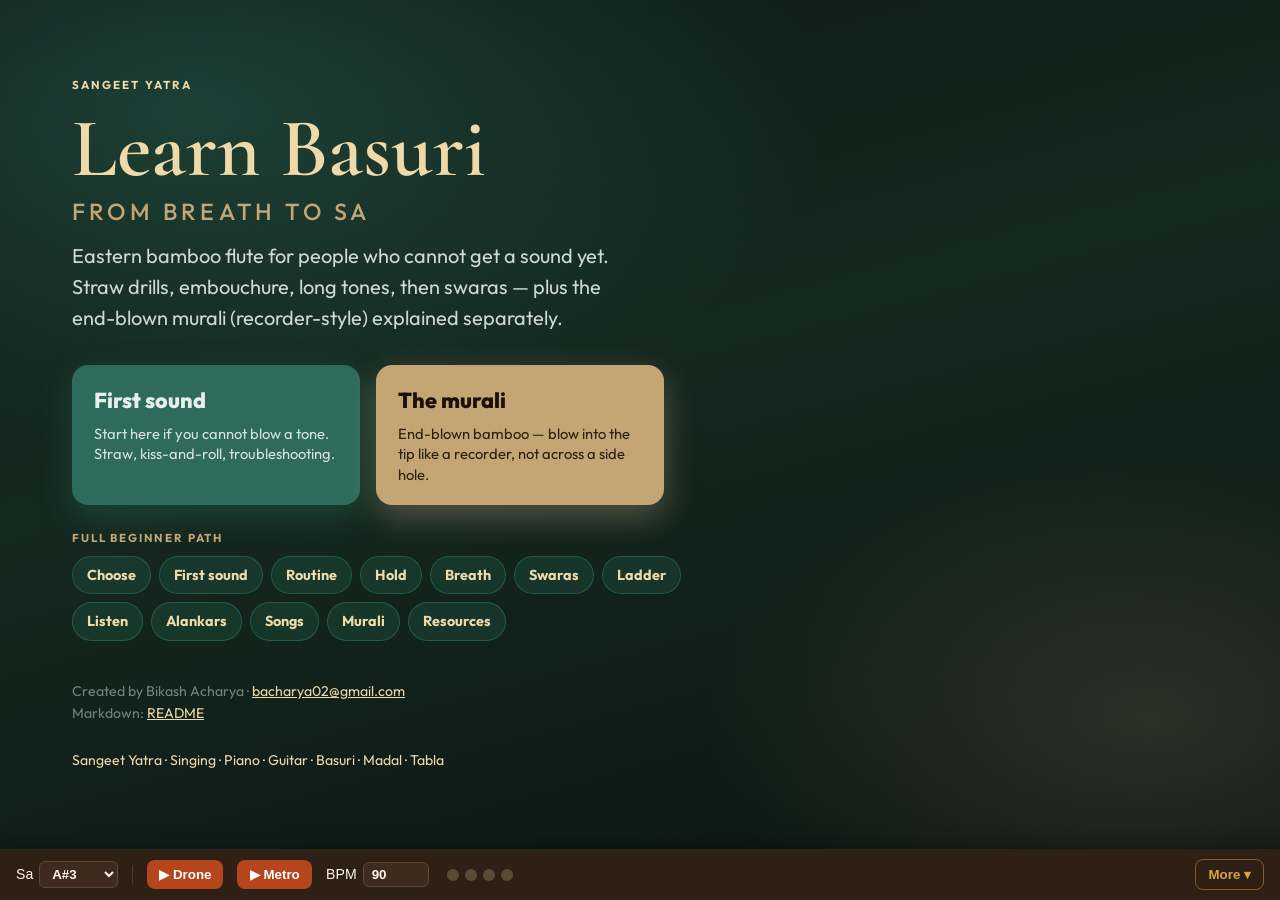
==== index.html @ d7dfb29a "Add practice ladder, mic tuner, songs, and bansuri sample playback. Teach one-finger Sa-to-Pa path, " ====
<!DOCTYPE html>
<html lang="en" class="theme-journey">
<head>
<script async src="https://www.googletagmanager.com/gtag/js?id=G-5VSQ0M94L2"></script>
<script>
  window.dataLayer = window.dataLayer || [];
  function gtag(){dataLayer.push(arguments);}
  gtag('js', new Date());
  gtag('config', 'G-5VSQ0M94L2');
</script>
<meta charset="UTF-8" />
<meta name="viewport" content="width=device-width, initial-scale=1.0" />
<link rel="stylesheet" href="css/sangeet-theme.css" />
<script src="js/sangeet-paths.js"></script>
<title>Learn Basuri — Bamboo flute for beginners</title>
<style>
  .hero {
    min-height: 100vh; min-height: 100dvh;
    display: flex; flex-direction: column; justify-content: center;
    padding: clamp(28px, 6vw, 72px);
  }
  .brand {
    font-family: var(--font-display);
    font-size: clamp(2.8rem, 10vw, 5.2rem);
    font-weight: 600; line-height: 0.95; margin: 0 0 0.2em;
    color: var(--glow);
  }
  .brand small {
    display: block; font-family: var(--font-sans); font-size: 0.28em;
    letter-spacing: 0.18em; text-transform: uppercase; color: var(--sand);
    margin-top: 0.55em; font-weight: 500;
  }
  .tag {
    max-width: 34rem; font-size: clamp(1.05rem, 2.3vw, 1.25rem);
    line-height: 1.55; color: rgba(238, 246, 242, 0.85); margin: 0 0 2rem;
  }
  .paths { display: flex; flex-wrap: wrap; gap: 16px; }
  .path {
    display: flex; flex-direction: column; gap: 6px;
    min-width: 11rem; max-width: 18rem; flex: 1;
    padding: 1.2rem 1.4rem; text-decoration: none; border-radius: 16px;
    transition: transform 0.2s ease;
  }
  .path:hover { transform: translateY(-3px); }
  .path strong { font-size: 1.35rem; font-weight: 800; }
  .path span { font-size: 0.92rem; line-height: 1.4; opacity: 0.9; }
  .path.theory {
    background: var(--leaf); color: var(--mist);
    box-shadow: 0 12px 32px rgba(42, 122, 98, 0.35);
  }
  .path.story {
    background: var(--sand); color: #1a1208;
    box-shadow: 0 12px 32px rgba(240, 217, 168, 0.28);
  }
  .appendix { margin-top: 1.5rem; max-width: 42rem; }
  .appendix-label {
    display: block; font-size: 0.72rem; letter-spacing: 0.16em; text-transform: uppercase;
    color: var(--sand); font-weight: 700; margin: 0 0 0.6rem;
  }
  .tabs { display: flex; flex-wrap: wrap; gap: 8px; }
  .tab {
    text-decoration: none; font-size: 0.9rem; font-weight: 700; color: var(--mist);
    background: rgba(42, 122, 98, 0.22); border: 1px solid rgba(42, 122, 98, 0.55);
    border-radius: 999px; padding: 7px 14px;
  }
  .tab:hover { background: rgba(42, 122, 98, 0.42); }
  .foot {
    margin-top: 2.5rem; font-size: 0.88rem; color: rgba(238, 246, 242, 0.45); line-height: 1.55;
  }
  .foot a { color: var(--sand); }
  .sy-hub {
    display: inline-block; font-size: 0.72rem; font-weight: 700;
    letter-spacing: 0.18em; text-transform: uppercase; color: var(--sand);
    text-decoration: none; margin: 0 0 1rem;
  }
  .sy-hub:hover { color: var(--glow); }
  .sy-rooms-foot { margin-top: 0.75rem; font-size: 0.88rem; }
  .sy-rooms-foot a { color: var(--sand); text-decoration: none; }
  .sy-rooms-foot a:hover { color: var(--glow); }
  @media (max-width: 560px) {
    .paths { flex-direction: column; }
    .path { max-width: none; }
  }
</style>
<link rel="stylesheet" href="css/sangeet-practice-bar.css" />
</head>
<body>
  <main class="hero">
    <a class="sy-hub" href="/">Sangeet Yatra</a>
    <h1 class="brand">Learn Basuri<small>From breath to Sa</small></h1>
    <p class="tag">Eastern bamboo flute for people who cannot get a sound yet.
      Straw drills, embouchure, long tones, then swaras — plus the end-blown murali
      (recorder-style) explained separately.</p>
    <div class="paths">
      <a class="path theory" href="first-sound.html">
        <strong>First sound</strong>
        <span>Start here if you cannot blow a tone. Straw, kiss-and-roll, troubleshooting.</span>
      </a>
      <a class="path story" href="murali.html">
        <strong>The murali</strong>
        <span>End-blown bamboo — blow into the tip like a recorder, not across a side hole.</span>
      </a>
    </div>
    <nav class="appendix" aria-label="Basuri path map">
      <span class="appendix-label">Full beginner path</span>
      <div class="tabs">
        <a class="tab" href="choose.html">Choose</a>
        <a class="tab" href="first-sound.html">First sound</a>
        <a class="tab" href="routine.html">Routine</a>
        <a class="tab" href="hold.html">Hold</a>
        <a class="tab" href="breath.html">Breath</a>
        <a class="tab" href="swaras.html">Swaras</a>
        <a class="tab" href="ladder.html">Ladder</a>
        <a class="tab" href="listen.html">Listen</a>
        <a class="tab" href="alankars.html">Alankars</a>
        <a class="tab" href="songs.html">Songs</a>
        <a class="tab" href="murali.html">Murali</a>
        <a class="tab" href="resources.html">Resources</a>
      </div>
    </nav>
    <p class="foot">
      Created by Bikash Acharya ·
      <a href="mailto:bacharya02@gmail.com">bacharya02@gmail.com</a><br />
      Markdown: <a href="README.md">README</a>
    </p>
    <p class="sy-rooms-foot">
      <a href="/">Sangeet Yatra</a>
      · <a href="/singing/">Singing</a>
      · <a href="/piano/">Piano</a>
      · <a href="/guitar/">Guitar</a>
      · <a href="/basuri/">Basuri</a>
      · <a href="/madal/">Madal</a>
      · <a href="/tabla/">Tabla</a>
    </p>
  </main>
<script src="js/sangeet-practice-bar.js"></script>
<script>
SangeetPracticeBar.init({
  useTablaFallbackClicks: true,
  persistSaKey: 'basuri-sa-midi',
  toolbarLabel: 'Basuri practice controls'
});
</script>
</body>
</html>
---- css/sangeet-theme.css ----
/*
 * CANONICAL: shared/css/sangeet-theme.css
 * Sync into each room (and hub) with: powershell -File shared/sync-to-rooms.ps1
 * Audio Engines Owner — one product look across Sangeet Yatra.
 *
 * Default = practice parchment (singing / madal / tabla / piano interiors).
 * Add class "theme-journey" on <html> or <body> for hub / room landing pages.
 */

@import url("https://fonts.googleapis.com/css2?family=Cormorant+Garamond:ital,wght@0,500;0,600;0,700;1,500&family=Outfit:wght@400;500;600;700;800&display=swap");

:root {
  /* Parchment */
  --bg: #fdf6e9;
  --panel: #fffaf0;
  --ink: #3d2b1f;
  --muted: #7a6a58;
  --terra: #b5451d;
  --terra-soft: #c8663a;
  --ochre: #d9a441;
  --green: #5c7a4a;
  --blue: #3a6ea5;
  --line: #e7d8bf;
  --shadow: 0 6px 24px rgba(90, 60, 30, 0.10);
  --radius: 14px;

  /* Aliases so older piano CSS (--accent / --warm) maps onto parchment */
  --accent: #b5451d;
  --accent-soft: #c8663a;
  --warm: #d9a441;

  /* Journey tokens (also available on parchment pages if needed) */
  --mist: #e8f0ec;
  --sand: #c4a574;
  --leaf: #2f6b5a;
  --leaf-deep: #1e463b;
  --glow: #f0d9a8;

  /* Occasional accents (piano quest CTA, etc.) */
  --sun: #f0b429;
  --sky: #3d8fd1;

  --font-sans: "Outfit", system-ui, -apple-system, "Segoe UI", sans-serif;
  --font-display: "Cormorant Garamond", Georgia, serif;
}

*, *::before, *::after { box-sizing: border-box; }

html { scroll-behavior: smooth; }

body {
  margin: 0;
  font-family: var(--font-sans);
  color: var(--ink);
  background: var(--bg);
  line-height: 1.65;
}

a { color: var(--terra); }
a:hover { color: var(--terra-soft); }

h1, .brand-display {
  font-family: var(--font-display);
  font-weight: 600;
}

/* —— Journey / landing (hub + room homes) —— */
html.theme-journey,
html.theme-journey body,
body.theme-journey {
  --ink: #1a2e28;
  --mist: #e8f0ec;
  --sand: #c4a574;
  --leaf: #2f6b5a;
  --leaf-deep: #1e463b;
  --glow: #f0d9a8;
  --line: rgba(232, 240, 236, 0.12);
  color: var(--mist);
  background:
    radial-gradient(ellipse 90% 70% at 15% 12%, rgba(47, 107, 90, 0.45), transparent 55%),
    radial-gradient(ellipse 70% 60% at 90% 80%, rgba(196, 165, 116, 0.16), transparent 50%),
    linear-gradient(165deg, #0c1814 0%, #152820 42%, #0a1411 100%);
  min-height: 100vh;
  line-height: 1.55;
}

html.theme-journey a,
body.theme-journey a {
  color: var(--glow);
}
html.theme-journey a:hover,
body.theme-journey a:hover {
  color: var(--sand);
}
---- css/sangeet-practice-bar.css ----
/* Shared Sangeet Yatra practice bar (drone / metro / Sa).
   Canonical: shared/css/sangeet-practice-bar.css — sync into each room. */

#controls {
  position: fixed; left: 0; right: 0; bottom: 0; z-index: 50;
  display: flex;
  flex-direction: column;
  gap: 0;
  padding: 10px 16px calc(10px + env(safe-area-inset-bottom, 0px));
  background: #2f2015;
  color: #fdf6e9;
  box-shadow: 0 -4px 18px rgba(0, 0, 0, .28);
  font-size: .88rem;
  font-family: -apple-system, "Segoe UI", Roboto, Helvetica, Arial, sans-serif;
}
#controls .ctrl-strip {
  display: flex;
  flex-wrap: wrap;
  align-items: center;
  gap: 8px 14px;
  min-width: 0;
}
#controls .ctrl-strip .ctrl-gap {
  width: 1px; height: 1.4em; background: #5a4a34; flex: 0 0 auto;
  opacity: .7;
}
#controls .ctrl-more {
  display: none;
  padding: 0 0 10px;
  margin: 0 0 8px;
  border-bottom: 1px solid #5a4a34;
}
#controls.more-open .ctrl-more { display: block; }
#controls .ctrl-more-inner {
  display: grid;
  grid-template-columns: repeat(var(--ctrl-more-cols, 3), minmax(0, 1fr));
  gap: 12px 20px;
}
#controls[data-clusters="2"] { --ctrl-more-cols: 2; }
#controls[data-clusters="1"] { --ctrl-more-cols: 1; }
#controls .ctrl-cluster {
  display: flex;
  flex-wrap: wrap;
  align-items: center;
  gap: 8px 12px;
  min-width: 0;
}
#controls .ctrl-cluster-title {
  flex: 0 0 100%;
  font-weight: 800;
  color: #d9a441;
  letter-spacing: .02em;
  font-size: .78rem;
  text-transform: uppercase;
}
#controls .ctrl-more-backdrop {
  display: none;
  background: rgba(0, 0, 0, .38);
  border: none;
  border-radius: 0;
  padding: 0;
  margin: 0;
  min-width: 0;
  cursor: pointer;
}
#controls .ctrl-more-backdrop:hover { background: rgba(0, 0, 0, .38); }
#controls label { display: flex; align-items: center; gap: 6px; white-space: nowrap; }
#controls select, #controls input[type=number] {
  padding: 4px 8px; border-radius: 6px; border: 1px solid #5a4a34;
  background: #3d2b1f; color: #fdf6e9; font-weight: 700;
}
#controls input[type=range] { accent-color: #d9a441; width: 100px; }
#controls button {
  background: #b5451d; color: #fff; border: none; padding: 7px 12px;
  border-radius: 8px; font-weight: 700; cursor: pointer;
}
#controls button:hover { background: #c8663a; }
#controls button.active { background: #5c7a4a; }
#controls #btn-tanpura,
#controls #btn-metro {
  min-width: 5.6em;
  text-align: center;
}
#controls #ctrl-more-btn {
  background: transparent;
  border: 1px solid #8a5a28;
  color: #d9a441;
  margin-left: auto;
}
#controls #ctrl-more-btn:hover,
#controls.more-open #ctrl-more-btn {
  background: #3d2b1f;
  border-color: #d9a441;
}
#controls .hz { color: #d9a441; font-variant-numeric: tabular-nums; font-size: .82rem; }
#controls input[type=checkbox] {
  accent-color: #d9a441; width: 1em; height: 1em;
}
#controls #taal-bpm { width: 5em; min-width: 5em; }
#controls #sa-select { min-width: 5.2em; }

/* Piano-style beat dots (groups + accent flash) */
#controls .mb-dots {
  display: inline-flex;
  align-items: center;
  gap: 6px;
  flex: 0 0 auto;
  margin-left: 4px;
}
#controls .mb-dot {
  width: 12px;
  height: 12px;
  border-radius: 50%;
  background: #5a4a34;
  transition: transform 0.05s ease, background 0.05s ease;
}
#controls .mb-dot.on { background: #c8663a; transform: scale(1.3); }
#controls .mb-dot.on.mid { background: #e6c98c; transform: scale(1.4); }
#controls .mb-dot.on.accent { background: #d9a441; transform: scale(1.5); }
#controls .mb-dot.grp-start { margin-left: 10px; }

@media (max-width: 820px) {
  #controls { font-size: .82rem; padding: 8px 10px calc(8px + env(safe-area-inset-bottom, 0px)); }
  #controls input[type=range] { width: 72px; }
  #controls button { padding: 6px 10px; }
  #controls .ctrl-more-inner { grid-template-columns: 1fr; gap: 14px; }
}
@media (max-width: 720px) {
  #controls.more-open .ctrl-more,
  #controls.ctrl-sheet-mode.more-open .ctrl-more {
    display: block;
    position: fixed;
    left: 10px; right: 10px;
    bottom: calc(58px + env(safe-area-inset-bottom, 0px));
    max-height: min(55vh, 420px);
    overflow-y: auto;
    margin: 0;
    padding: 14px 14px 12px;
    border: 1px solid #5a4a34;
    border-radius: 12px;
    background: #3a281c;
    box-shadow: 0 12px 40px rgba(0, 0, 0, .45);
    z-index: 60;
  }
  #controls.more-open .ctrl-more-backdrop,
  #controls.ctrl-sheet-mode.more-open .ctrl-more-backdrop {
    display: block;
    position: fixed;
    inset: 0;
    background: rgba(0, 0, 0, .38);
    z-index: 55;
    border: none;
    padding: 0;
    cursor: pointer;
  }
}
@media (min-width: 721px) {
  #controls.ctrl-sheet-mode.more-open .ctrl-more {
    display: block;
    position: fixed;
    left: 10px; right: 10px;
    bottom: calc(58px + env(safe-area-inset-bottom, 0px));
    max-height: min(55vh, 420px);
    overflow-y: auto;
    margin: 0;
    padding: 14px;
    border: 1px solid #5a4a34;
    border-radius: 12px;
    background: #3a281c;
    box-shadow: 0 12px 40px rgba(0, 0, 0, .45);
    z-index: 60;
  }
  #controls.ctrl-sheet-mode.more-open .ctrl-more-backdrop {
    display: block;
    position: fixed;
    inset: 0;
    background: rgba(0, 0, 0, .38);
    z-index: 55;
    border: none;
    padding: 0;
    cursor: pointer;
  }
  #controls.ctrl-sheet-mode.more-open .ctrl-more-inner {
    grid-template-columns: 1fr;
  }
}

/* Clear fixed bar */
body.sangeet-has-practice-bar main,
body.sangeet-has-practice-bar .wrap,
body.sangeet-has-practice-bar .page {
  padding-bottom: 110px;
}
@media (max-width: 820px) {
  body.sangeet-has-practice-bar main,
  body.sangeet-has-practice-bar .wrap,
  body.sangeet-has-practice-bar .page {
    padding-bottom: 128px;
  }
}
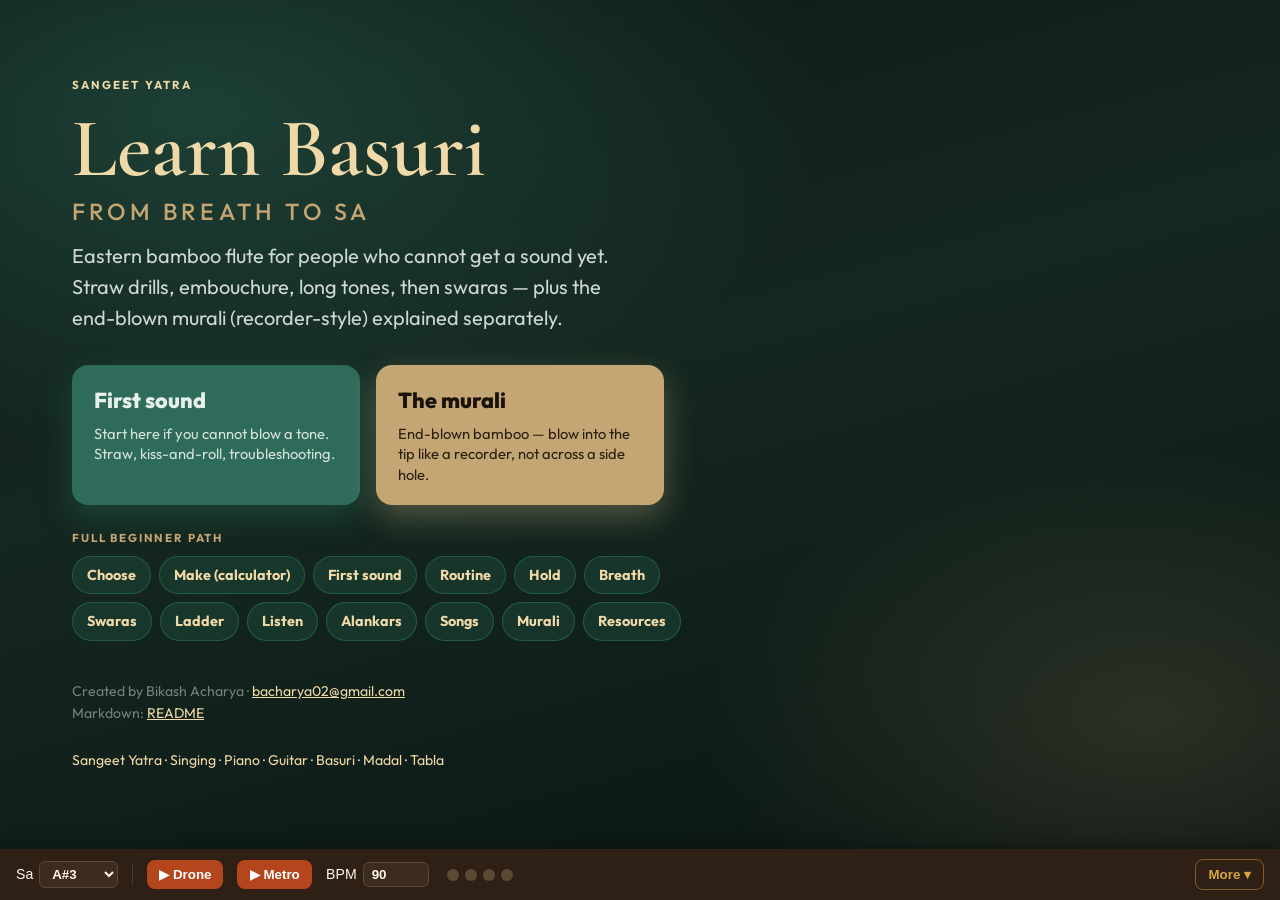
==== commit 3aac0ccf: "Add flute layout calculator with bamboo, PVC, and murali modes. Gives beginners tube/hole marks, dia" ====
--- a/index.html
+++ b/index.html
@@ -12,6 +12,9 @@
 <meta name="viewport" content="width=device-width, initial-scale=1.0" />
 <link rel="stylesheet" href="css/sangeet-theme.css" />
 <script src="js/sangeet-paths.js"></script>
+
+<link rel="icon" href="icons/favicons/index.svg" type="image/svg+xml" />
+<link rel="apple-touch-icon" href="icons/favicons/index.svg" />
 <title>Learn Basuri — Bamboo flute for beginners</title>
 <style>
   .hero {
@@ -105,6 +108,7 @@
       <span class="appendix-label">Full beginner path</span>
       <div class="tabs">
         <a class="tab" href="choose.html">Choose</a>
+        <a class="tab" href="make.html">Make (calculator)</a>
         <a class="tab" href="first-sound.html">First sound</a>
         <a class="tab" href="routine.html">Routine</a>
         <a class="tab" href="hold.html">Hold</a>
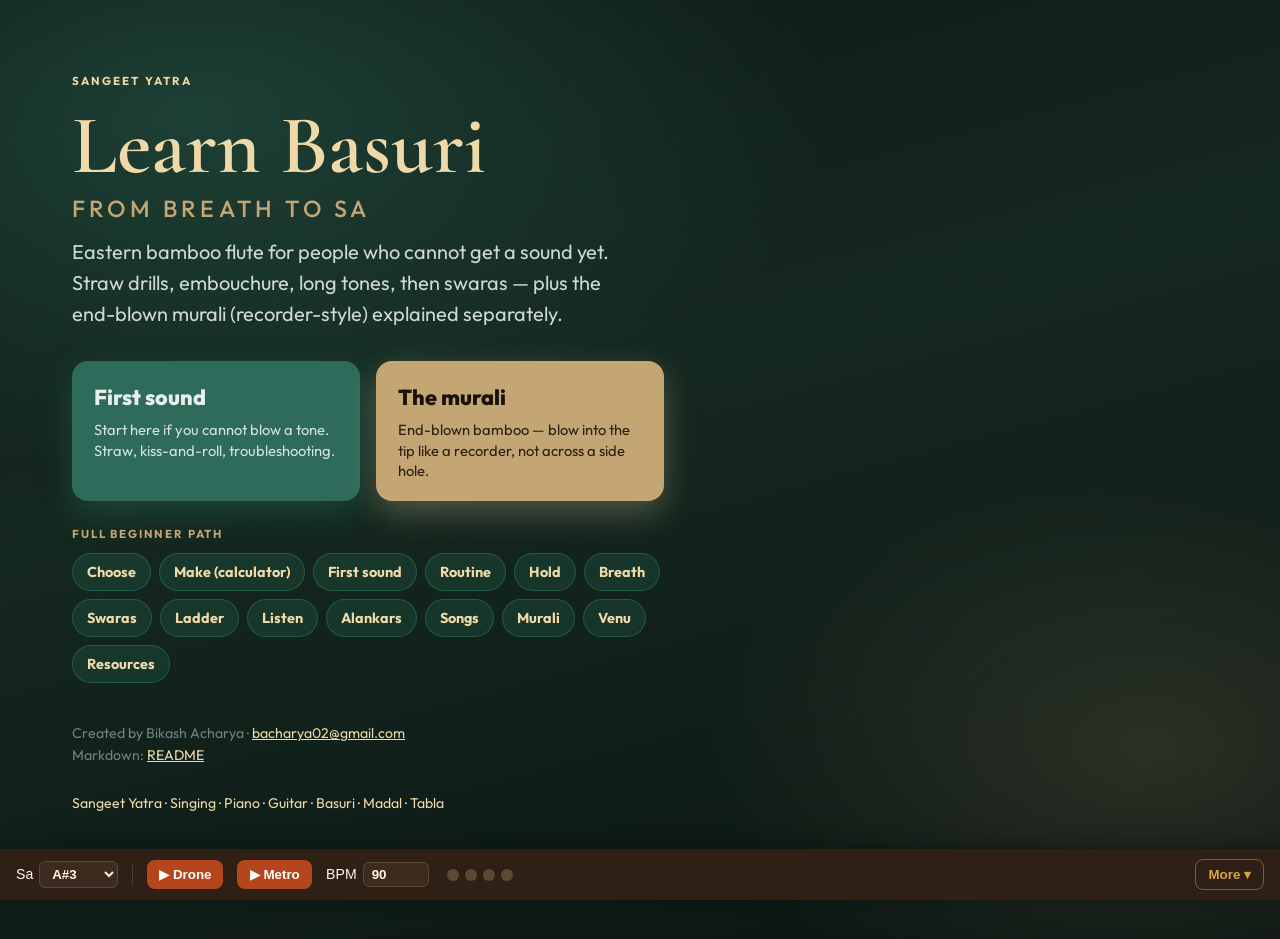
==== commit 95a91f50: "Add Carnatic venu play guide and 8-hole make mode. Clarify Sa = top two closed vs bansuri’s top thre" ====
--- a/index.html
+++ b/index.html
@@ -119,6 +119,7 @@
         <a class="tab" href="alankars.html">Alankars</a>
         <a class="tab" href="songs.html">Songs</a>
         <a class="tab" href="murali.html">Murali</a>
+        <a class="tab" href="venu.html">Venu</a>
         <a class="tab" href="resources.html">Resources</a>
       </div>
     </nav>
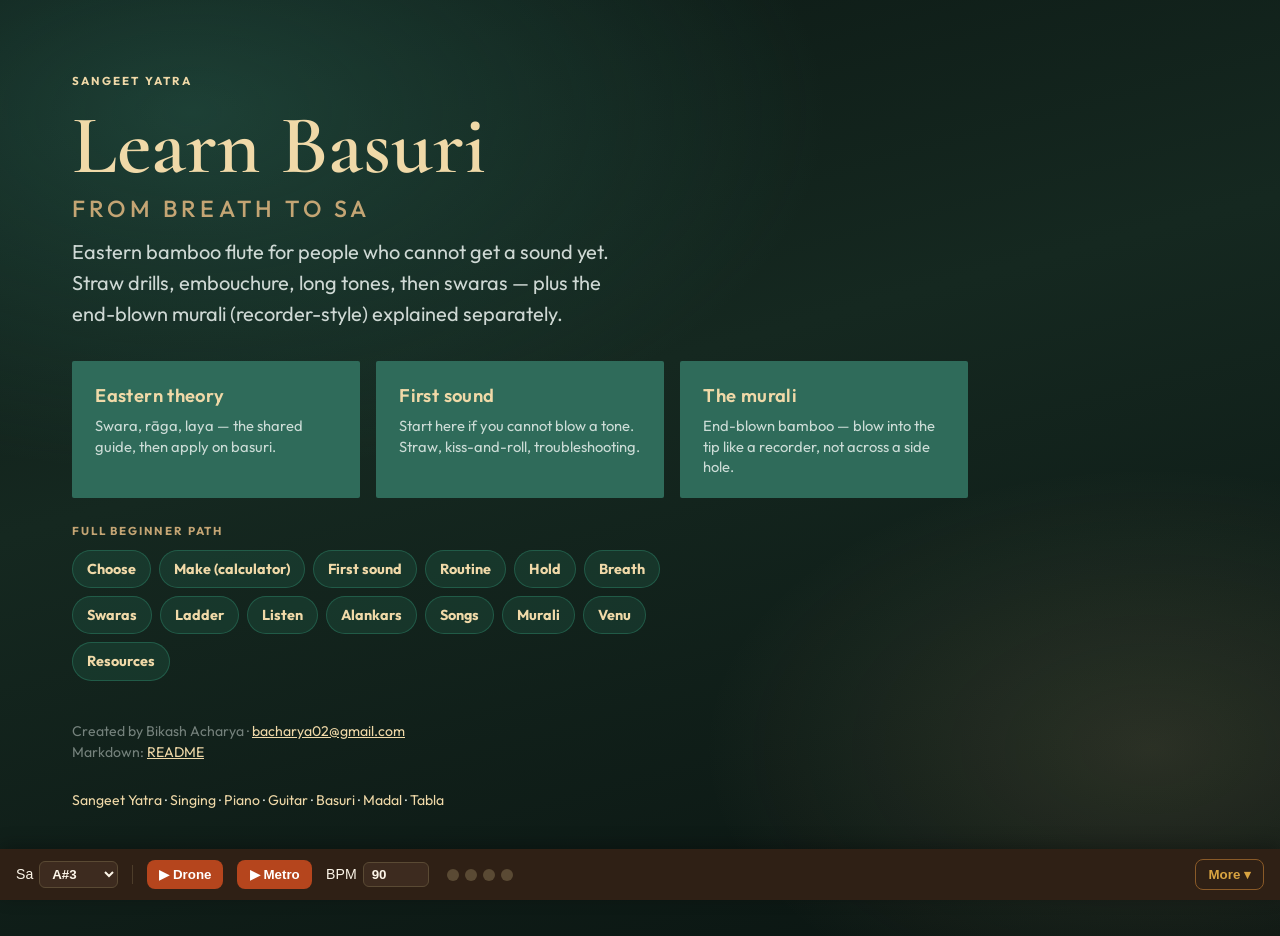
==== commit 9cf40153: "Sync shared paths and room chrome for the unified hub layout. Co-authored-by: Cursor <cursoragent@cu" ====
--- a/index.html
+++ b/index.html
@@ -17,6 +17,22 @@
 <link rel="apple-touch-icon" href="icons/favicons/index.svg" />
 <title>Learn Basuri — Bamboo flute for beginners</title>
 <style>
+  .paths { display: flex; flex-wrap: wrap; gap: 16px; }
+  .path {
+    display: flex; flex-direction: column; gap: 6px;
+    min-width: 11rem; max-width: 18rem; flex: 1;
+    padding: 1.2rem 1.4rem; text-decoration: none; border-radius: 2px;
+    background: var(--leaf); color: var(--mist);
+    border: 1.5px solid transparent;
+    transition: background 0.2s ease, transform 0.2s ease, border-color 0.2s ease;
+  }
+  .path:hover {
+    transform: translateY(-2px);
+    background: #3a8570;
+  }
+  .path strong { font-size: 1.15rem; font-weight: 600; letter-spacing: 0.02em; color: inherit; }
+  .path span { font-size: 0.92rem; line-height: 1.4; color: rgba(232, 240, 236, 0.85); }
+
   .hero {
     min-height: 100vh; min-height: 100dvh;
     display: flex; flex-direction: column; justify-content: center;
@@ -36,24 +52,6 @@
   .tag {
     max-width: 34rem; font-size: clamp(1.05rem, 2.3vw, 1.25rem);
     line-height: 1.55; color: rgba(238, 246, 242, 0.85); margin: 0 0 2rem;
-  }
-  .paths { display: flex; flex-wrap: wrap; gap: 16px; }
-  .path {
-    display: flex; flex-direction: column; gap: 6px;
-    min-width: 11rem; max-width: 18rem; flex: 1;
-    padding: 1.2rem 1.4rem; text-decoration: none; border-radius: 16px;
-    transition: transform 0.2s ease;
-  }
-  .path:hover { transform: translateY(-3px); }
-  .path strong { font-size: 1.35rem; font-weight: 800; }
-  .path span { font-size: 0.92rem; line-height: 1.4; opacity: 0.9; }
-  .path.theory {
-    background: var(--leaf); color: var(--mist);
-    box-shadow: 0 12px 32px rgba(42, 122, 98, 0.35);
-  }
-  .path.story {
-    background: var(--sand); color: #1a1208;
-    box-shadow: 0 12px 32px rgba(240, 217, 168, 0.28);
   }
   .appendix { margin-top: 1.5rem; max-width: 42rem; }
   .appendix-label {
@@ -81,8 +79,8 @@
   .sy-rooms-foot a { color: var(--sand); text-decoration: none; }
   .sy-rooms-foot a:hover { color: var(--glow); }
   @media (max-width: 560px) {
-    .paths { flex-direction: column; }
-    .path { max-width: none; }
+  
+  
   }
 </style>
 <link rel="stylesheet" href="css/sangeet-practice-bar.css" />
@@ -95,11 +93,15 @@
       Straw drills, embouchure, long tones, then swaras — plus the end-blown murali
       (recorder-style) explained separately.</p>
     <div class="paths">
-      <a class="path theory" href="first-sound.html">
+      <a class="path" href="/theory/eastern/">
+        <strong>Eastern theory</strong>
+        <span>Swara, rāga, laya — the shared guide, then apply on basuri.</span>
+      </a>
+      <a class="path" href="first-sound.html">
         <strong>First sound</strong>
         <span>Start here if you cannot blow a tone. Straw, kiss-and-roll, troubleshooting.</span>
       </a>
-      <a class="path story" href="murali.html">
+      <a class="path" href="murali.html">
         <strong>The murali</strong>
         <span>End-blown bamboo — blow into the tip like a recorder, not across a side hole.</span>
       </a>
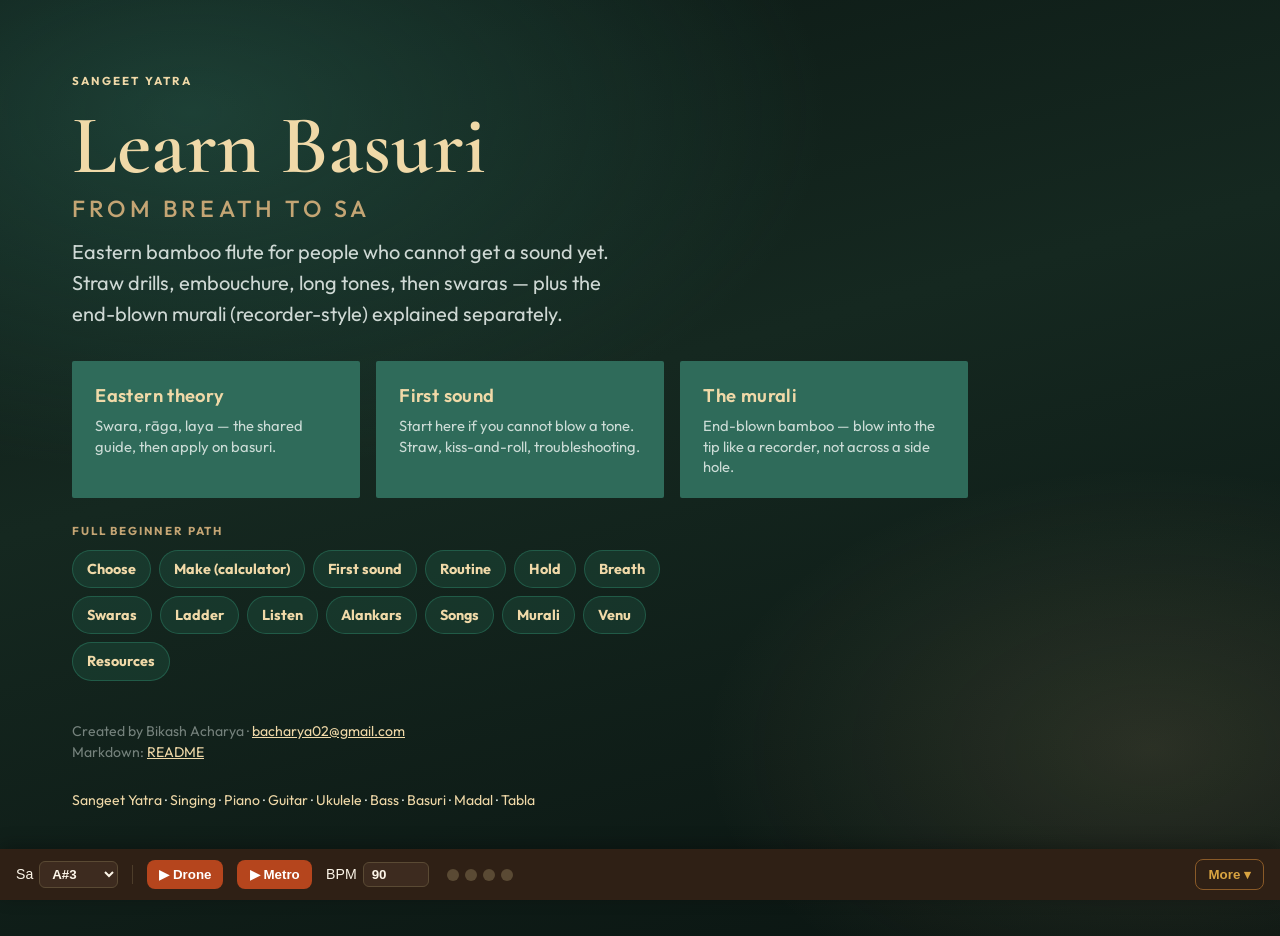
==== commit c1435ee4: "Sync practice chrome and book nav with the shared site. Co-authored-by: Cursor <cursoragent@cursor.c" ====
--- a/index.html
+++ b/index.html
@@ -135,6 +135,8 @@
       · <a href="/singing/">Singing</a>
       · <a href="/piano/">Piano</a>
       · <a href="/guitar/">Guitar</a>
+        · <a href="/ukulele/">Ukulele</a>
+      · <a href="/bass/">Bass</a>
       · <a href="/basuri/">Basuri</a>
       · <a href="/madal/">Madal</a>
       · <a href="/tabla/">Tabla</a>
--- a/css/sangeet-theme.css
+++ b/css/sangeet-theme.css
@@ -92,3 +92,44 @@
 body.theme-journey a:hover {
   color: var(--sand);
 }
+
+/* —— Book-index accordion (left nav) —— */
+#sy-book-index { margin-top: 2px; }
+.sy-book-theory { margin: 0; }
+.sy-book-sec { margin-top: 6px; }
+.sy-book-toggle {
+  display: flex; align-items: center; gap: 6px;
+  width: 100%; margin: 0; padding: 4px 8px;
+  border: 0; background: transparent; border-radius: 7px;
+  font: inherit; font-size: 0.66rem; font-weight: 600;
+  letter-spacing: 0.11em; text-transform: uppercase;
+  color: var(--muted); cursor: pointer; text-align: left;
+}
+.sy-book-toggle:hover { background: #f3e6cf; }
+.sy-book-toggle:focus-visible {
+  outline: 2px solid var(--terra); outline-offset: 2px;
+}
+.sy-book-toggle.is-here { color: var(--terra); font-weight: 700; }
+.sy-book-chevron {
+  display: inline-block; width: 10px; flex-shrink: 0;
+  font-size: 9px; opacity: 0.7; line-height: 1;
+}
+.sy-book-chevron::before { content: "\25B8"; }
+.sy-book-toggle[aria-expanded="true"] .sy-book-chevron::before { content: "\25BE"; }
+.sy-book-pages { margin: 2px 0 0; }
+#sy-book-index a {
+  padding: 5px 8px 5px 22px;
+  border-left: 3px solid transparent;
+  border-radius: 6px;
+}
+.sy-book-theory a {
+  padding: 4px 8px;
+  border-left: none;
+}
+#sy-book-index a.sub { padding: 2px 8px 2px 28px; }
+#sy-book-index a[aria-current="page"] {
+  font-weight: 700;
+  color: var(--ink);
+  background: #f3e6cf;
+  border-left-color: var(--terra);
+}
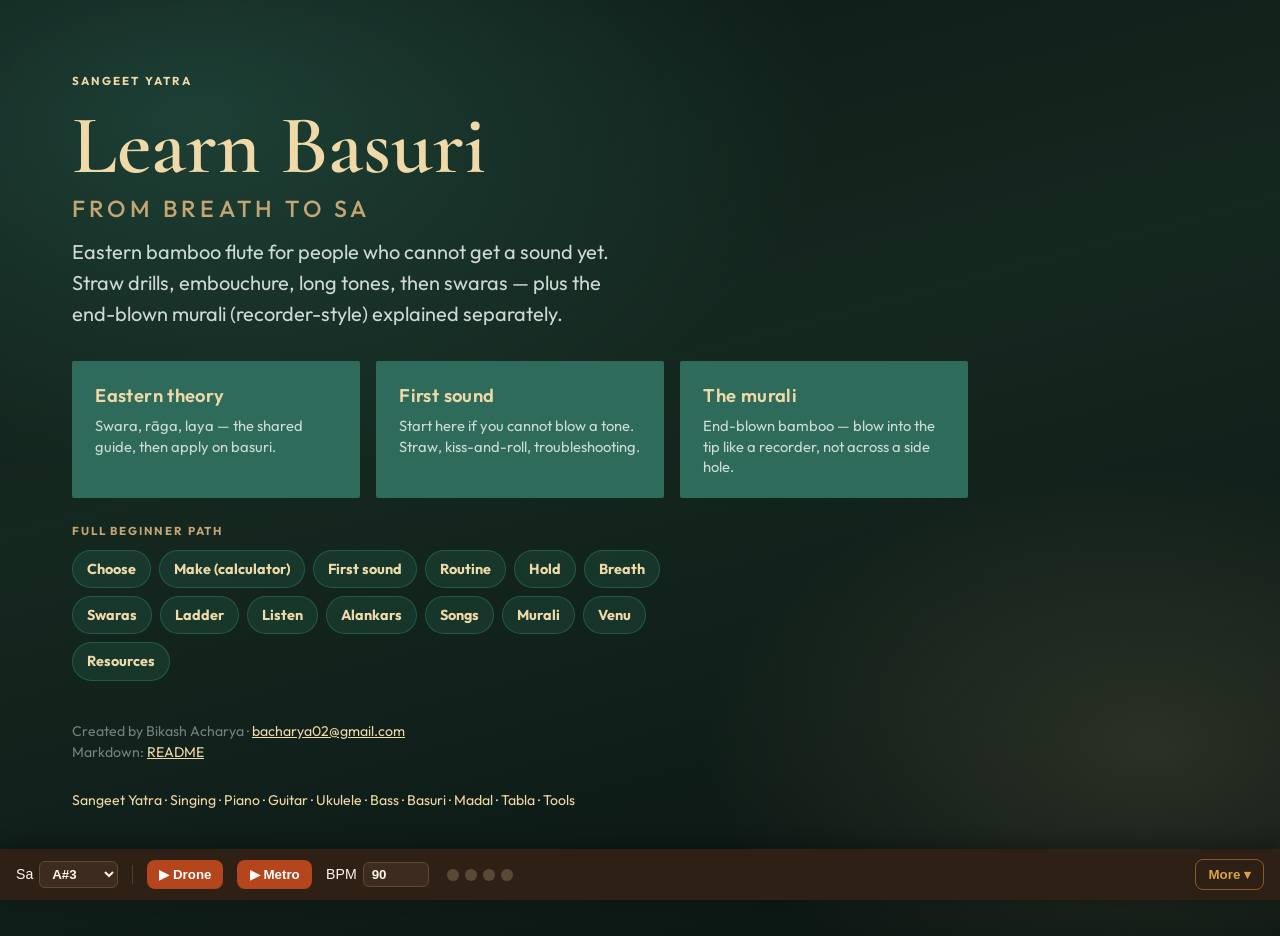
==== commit abc27c4a: "Match sitewide Rooms+Tools left nav and footers across basuri pages. Co-authored-by: Cursor <cursora" ====
--- a/index.html
+++ b/index.html
@@ -130,17 +130,18 @@
       <a href="mailto:bacharya02@gmail.com">bacharya02@gmail.com</a><br />
       Markdown: <a href="README.md">README</a>
     </p>
-    <p class="sy-rooms-foot">
-      <a href="/">Sangeet Yatra</a>
-      · <a href="/singing/">Singing</a>
-      · <a href="/piano/">Piano</a>
-      · <a href="/guitar/">Guitar</a>
+      <p class="sy-rooms-foot">
+        <a href="/">Sangeet Yatra</a>
+        · <a href="/singing/">Singing</a>
+        · <a href="/piano/">Piano</a>
+        · <a href="/guitar/">Guitar</a>
         · <a href="/ukulele/">Ukulele</a>
-      · <a href="/bass/">Bass</a>
-      · <a href="/basuri/">Basuri</a>
-      · <a href="/madal/">Madal</a>
-      · <a href="/tabla/">Tabla</a>
-    </p>
+        · <a href="/bass/">Bass</a>
+        · <a href="/basuri/">Basuri</a>
+        · <a href="/madal/">Madal</a>
+        · <a href="/tabla/">Tabla</a>
+        · <a href="/tools/">Tools</a>
+      </p>
   </main>
 <script src="js/sangeet-practice-bar.js"></script>
 <script>
--- a/css/sangeet-theme.css
+++ b/css/sangeet-theme.css
@@ -133,3 +133,19 @@
   background: #f3e6cf;
   border-left-color: var(--terra);
 }
+
+/* Compact data tables — size to content, don’t stretch full main width */
+table {
+  width: max-content;
+  max-width: 100%;
+  border-collapse: collapse;
+  table-layout: auto;
+}
+th, td {
+  padding: 0.4em 0.7em;
+  vertical-align: top;
+}
+th {
+  white-space: nowrap;
+}
+
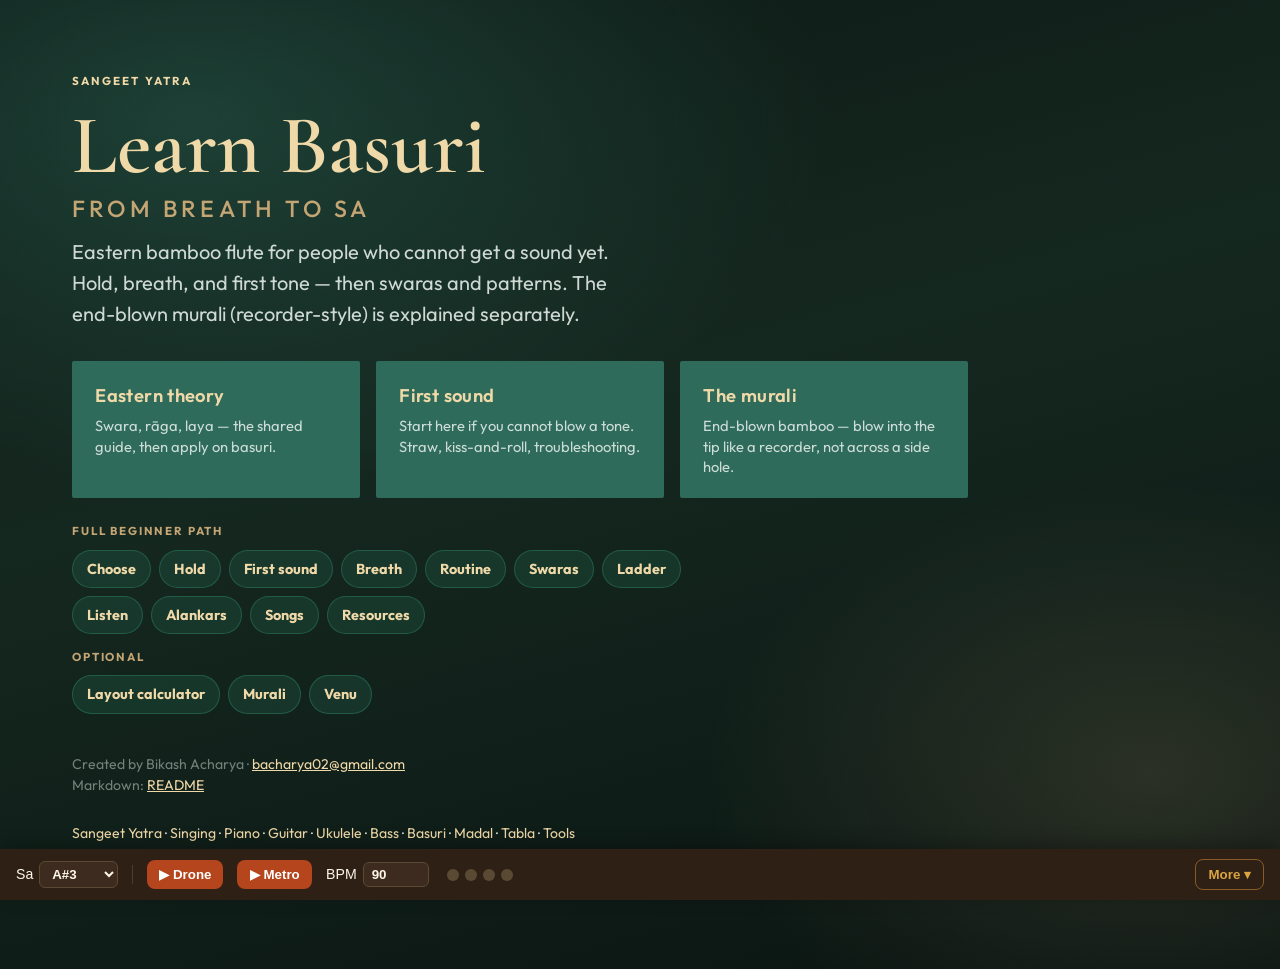
==== commit 13a62fec: "Add Start-here photos and clearer hold/swara finger guidance. Reorder the beginner path around hold " ====
--- a/index.html
+++ b/index.html
@@ -90,8 +90,8 @@
     <a class="sy-hub" href="/">Sangeet Yatra</a>
     <h1 class="brand">Learn Basuri<small>From breath to Sa</small></h1>
     <p class="tag">Eastern bamboo flute for people who cannot get a sound yet.
-      Straw drills, embouchure, long tones, then swaras — plus the end-blown murali
-      (recorder-style) explained separately.</p>
+      Hold, breath, and first tone — then swaras and patterns. The end-blown murali
+      (recorder-style) is explained separately.</p>
     <div class="paths">
       <a class="path" href="/theory/eastern/">
         <strong>Eastern theory</strong>
@@ -110,19 +110,22 @@
       <span class="appendix-label">Full beginner path</span>
       <div class="tabs">
         <a class="tab" href="choose.html">Choose</a>
-        <a class="tab" href="make.html">Make (calculator)</a>
+        <a class="tab" href="hold.html">Hold</a>
         <a class="tab" href="first-sound.html">First sound</a>
+        <a class="tab" href="breath.html">Breath</a>
         <a class="tab" href="routine.html">Routine</a>
-        <a class="tab" href="hold.html">Hold</a>
-        <a class="tab" href="breath.html">Breath</a>
         <a class="tab" href="swaras.html">Swaras</a>
         <a class="tab" href="ladder.html">Ladder</a>
         <a class="tab" href="listen.html">Listen</a>
         <a class="tab" href="alankars.html">Alankars</a>
         <a class="tab" href="songs.html">Songs</a>
+        <a class="tab" href="resources.html">Resources</a>
+      </div>
+      <span class="appendix-label" style="margin-top:0.85rem">Optional</span>
+      <div class="tabs">
+        <a class="tab" href="make.html">Layout calculator</a>
         <a class="tab" href="murali.html">Murali</a>
         <a class="tab" href="venu.html">Venu</a>
-        <a class="tab" href="resources.html">Resources</a>
       </div>
     </nav>
     <p class="foot">
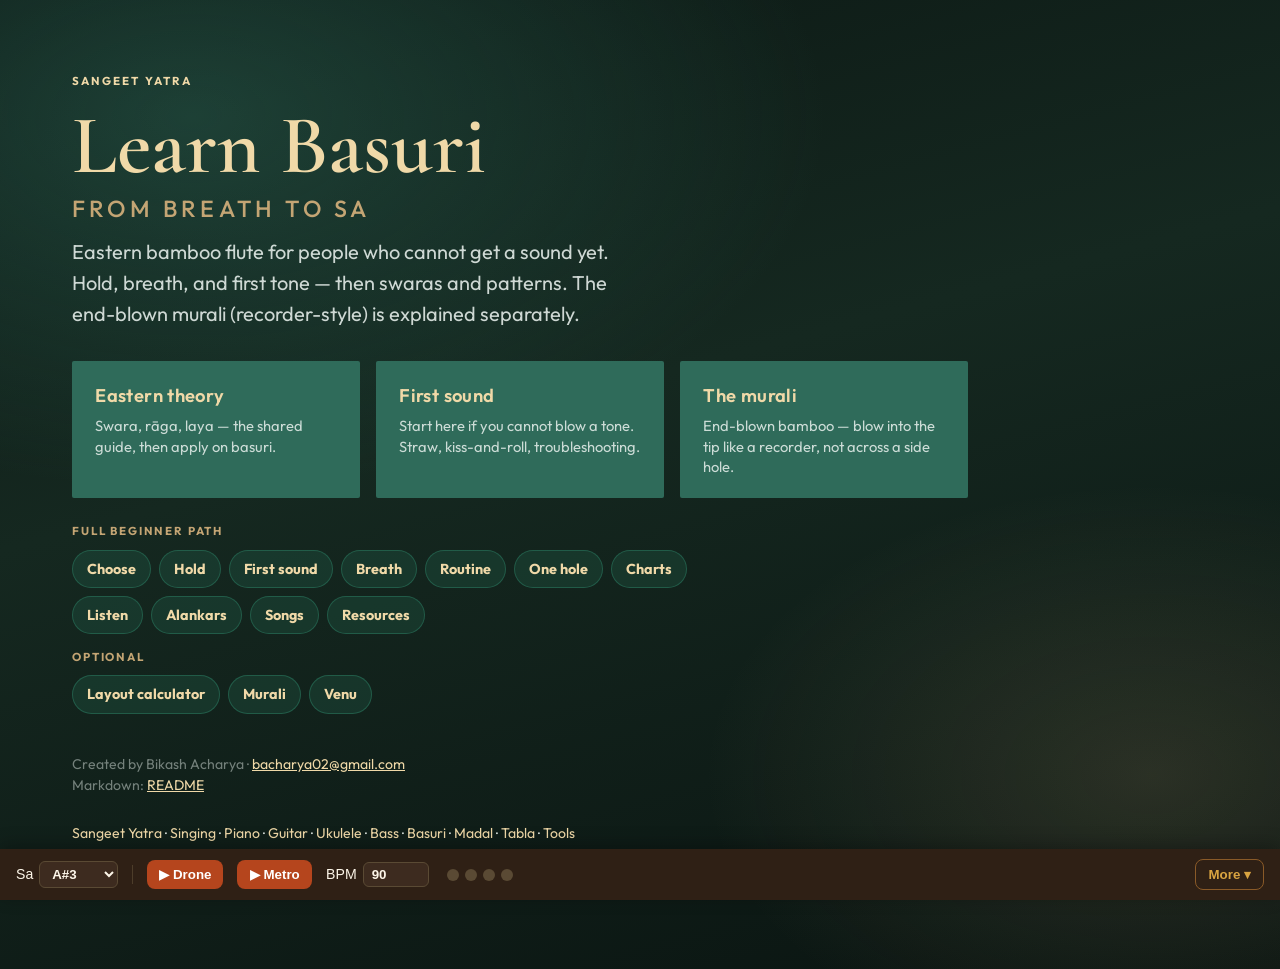
==== commit 6227dcc7: "Rename the finger ladder to One hole at a time and update Tuner nav. Clarify the beginner path wordi" ====
--- a/index.html
+++ b/index.html
@@ -114,8 +114,8 @@
         <a class="tab" href="first-sound.html">First sound</a>
         <a class="tab" href="breath.html">Breath</a>
         <a class="tab" href="routine.html">Routine</a>
-        <a class="tab" href="swaras.html">Swaras</a>
-        <a class="tab" href="ladder.html">Ladder</a>
+        <a class="tab" href="ladder.html">One hole</a>
+        <a class="tab" href="swaras.html">Charts</a>
         <a class="tab" href="listen.html">Listen</a>
         <a class="tab" href="alankars.html">Alankars</a>
         <a class="tab" href="songs.html">Songs</a>
